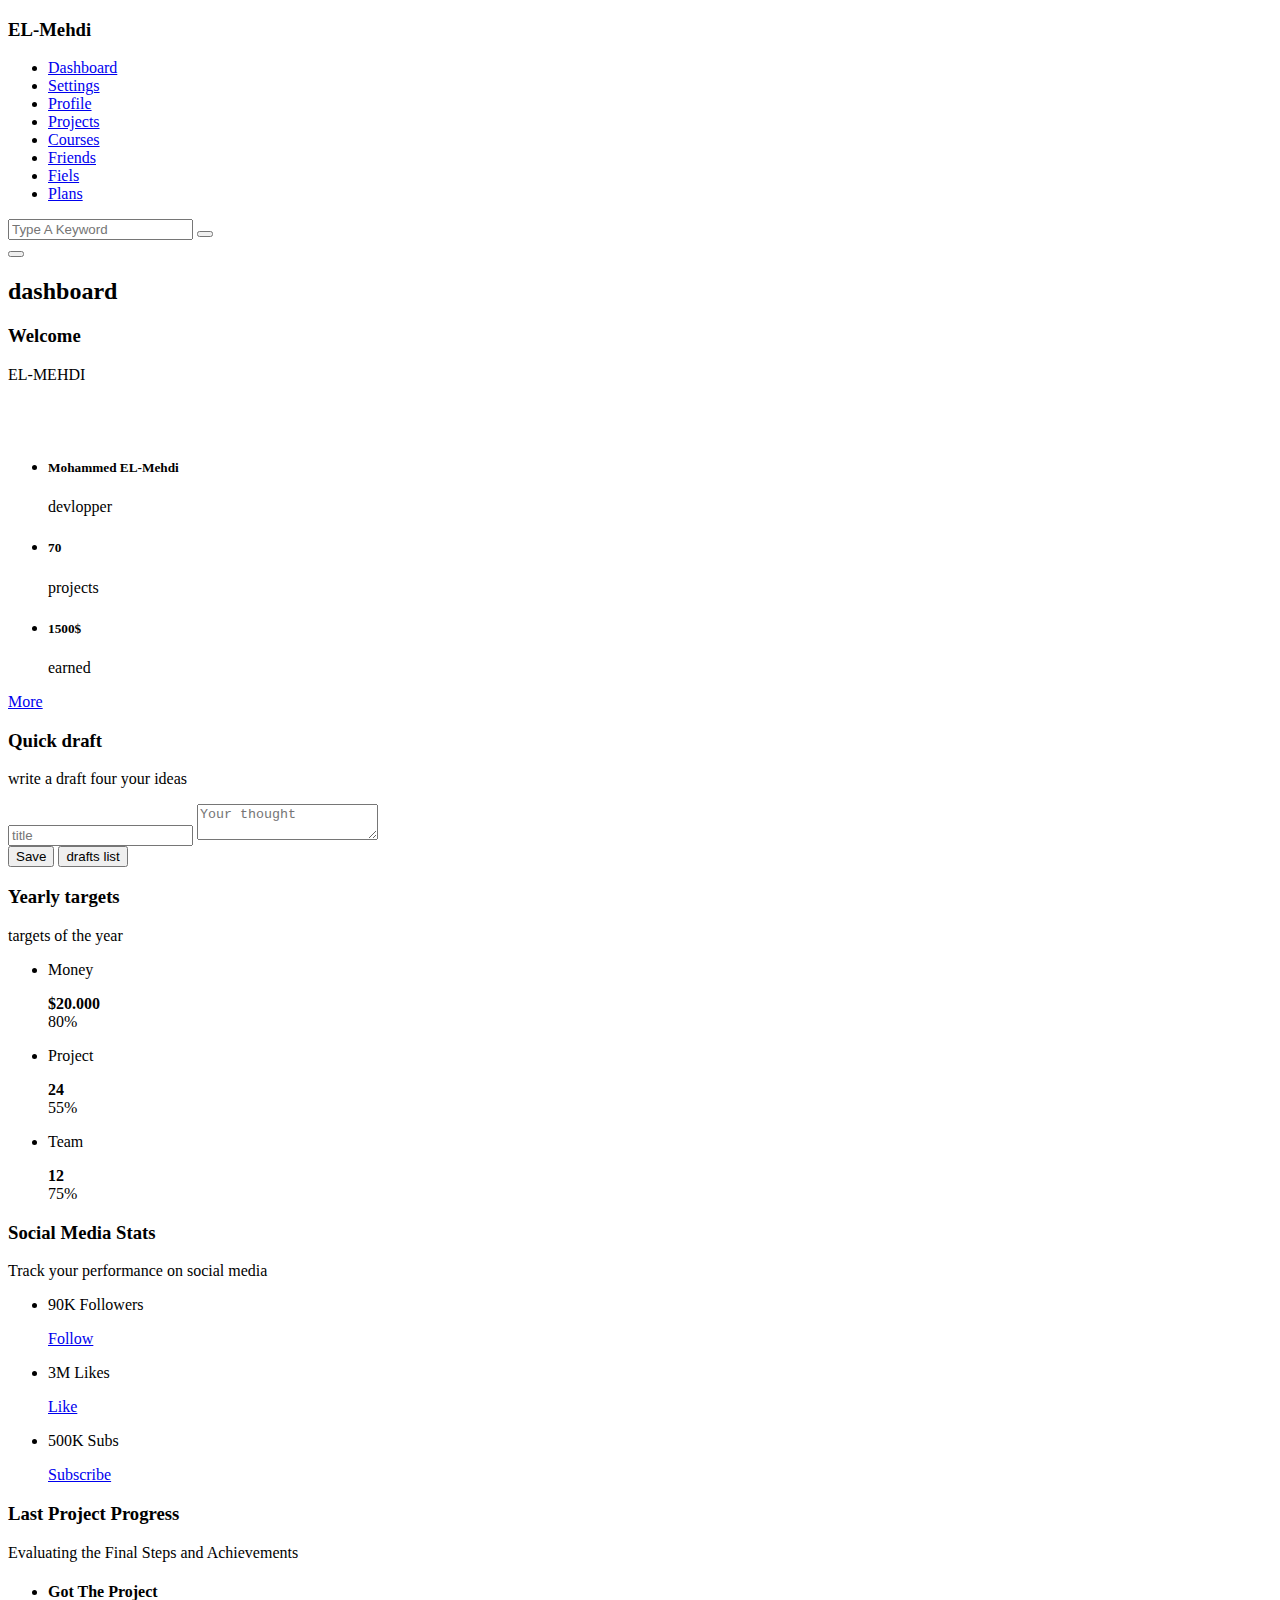
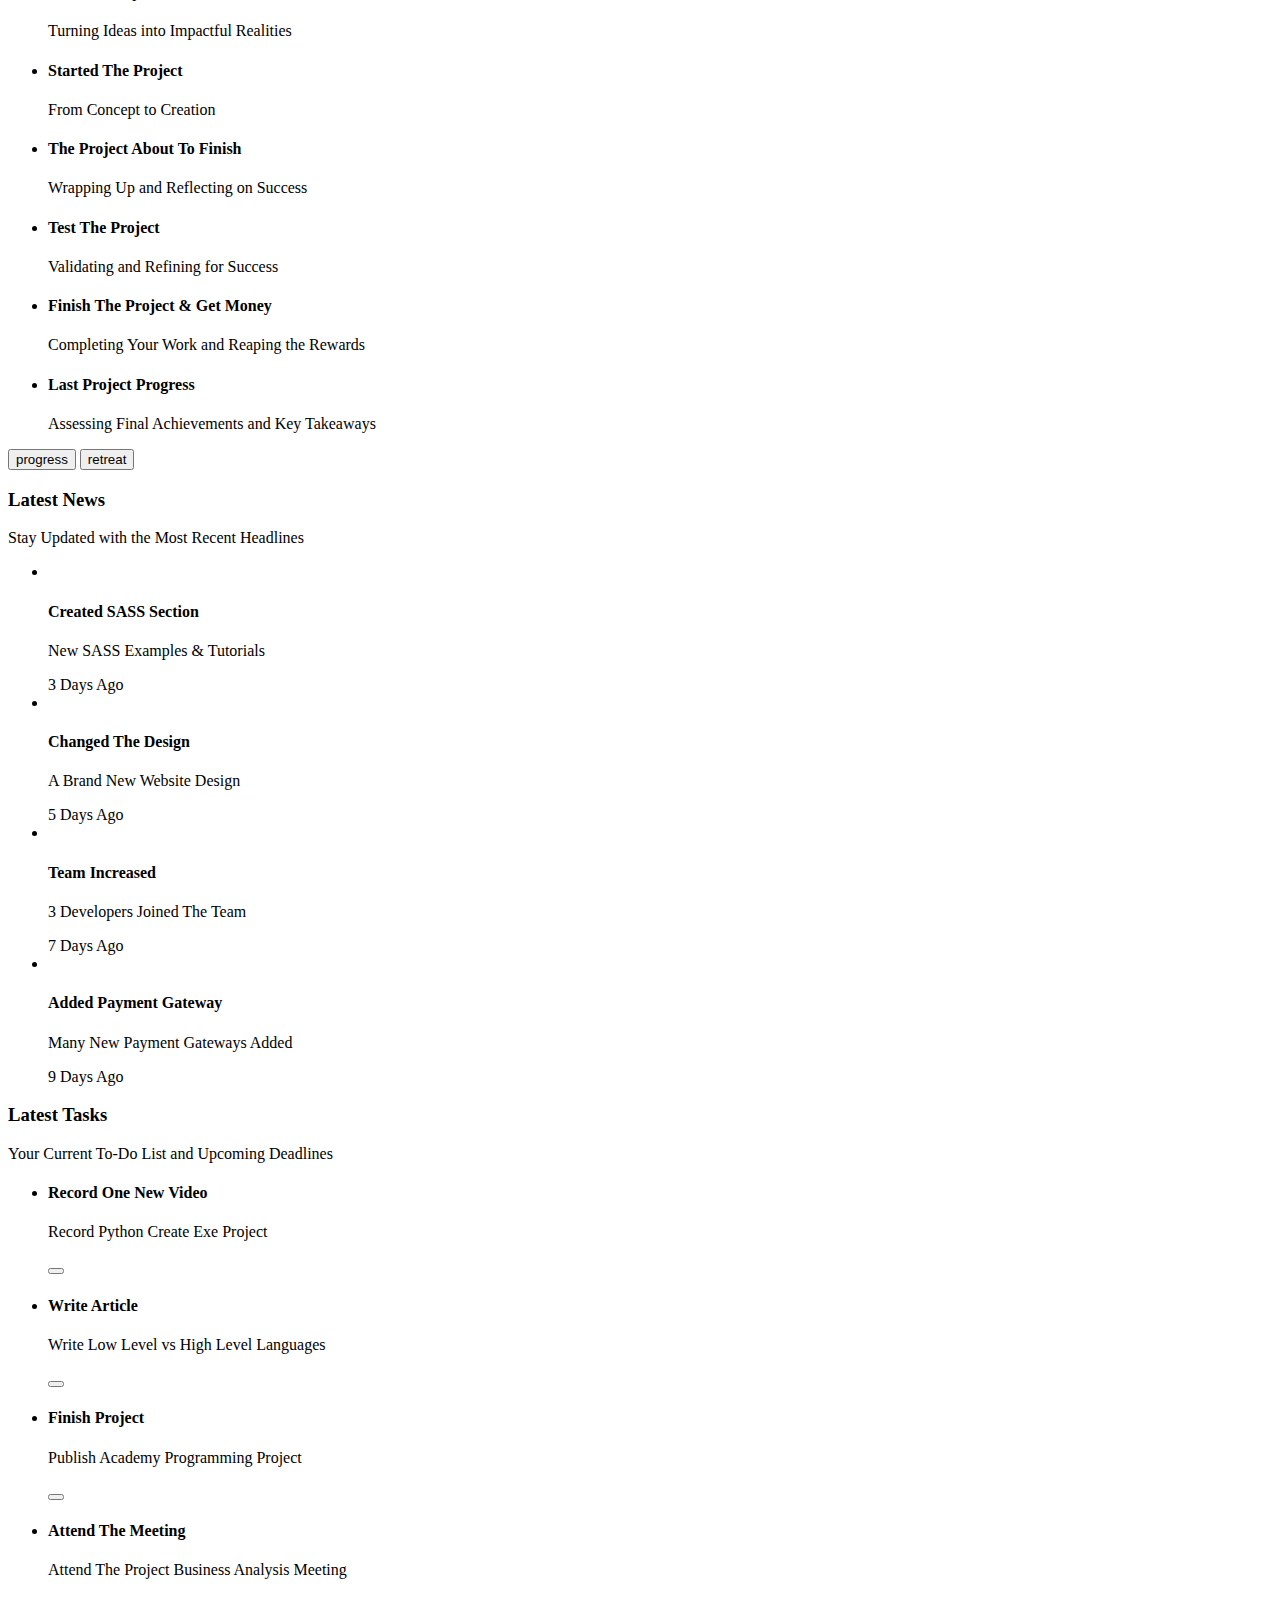
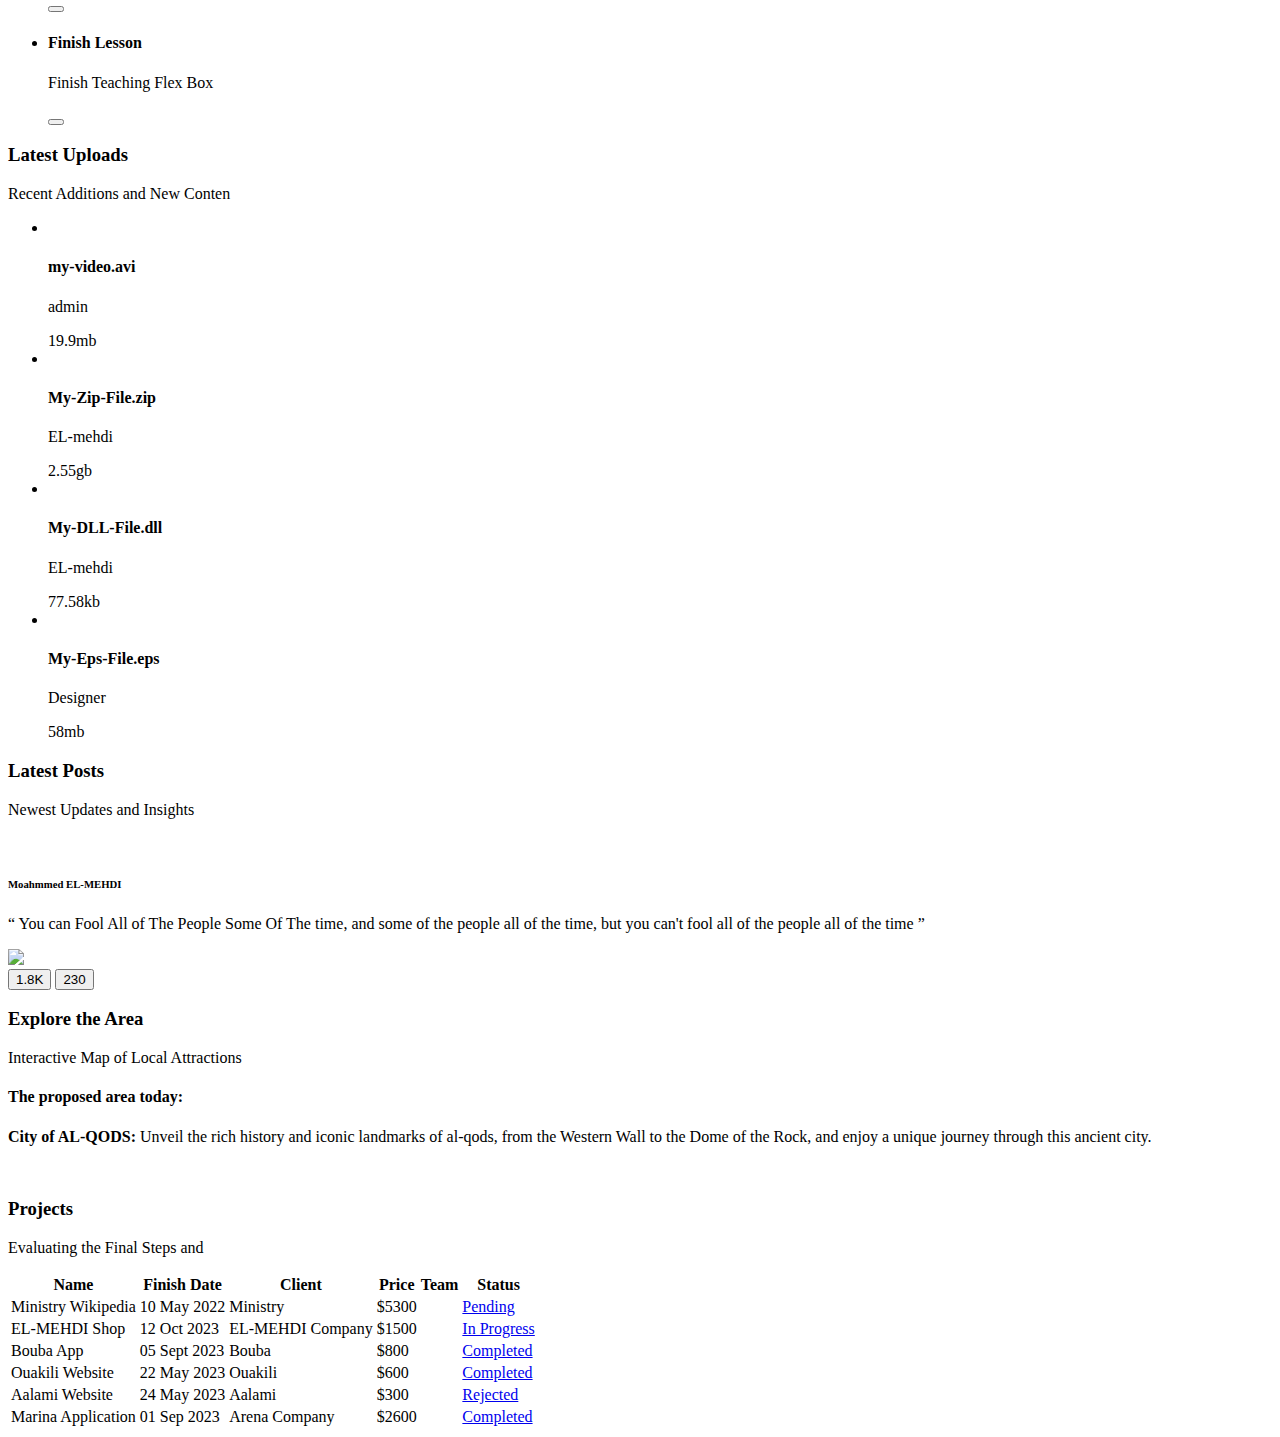
==== index.html @ cbf21392 "Update index.html" ====
<!DOCTYPE html>
<html lang="en">

<head>
    <meta charset="UTF-8" />
    <meta name="viewport" content="width=device-width, initial-scale=1.0" />
    <meta name="description" content="Practical application of HTML and CSS" />
    <meta name="keywords" content="Html, Css, web, web application, css expemple, programming, dashboard" />
    <meta name="author" content="Mohammed EL-MEHDI" />
    <base target="_self" />
    <title>EL-MEHDI | Dashboard</title>
    <link rel="shortcut icon" href="./images/fav-icon.webp" />
    <!-- Insert the normailze css file -->
    <link rel="stylesheet" href="./css/normalize.css" type="text/css" />
    <!-- Google fonts -->
    <link rel="preconnect" href="https://fonts.googleapis.com" />
    <link rel="preconnect" href="https://fonts.gstatic.com" crossorigin />
    <link href="https://fonts.googleapis.com/css2?family=Open+Sans:wght@300;500&#038;display=swap" rel="stylesheet" />
    <!-- Fontawesome -->
    <link rel="stylesheet" href="./css/fontawesome/css/all.min.css" type="text/css" />
    <!-- Insert the global Css file -->
    <link rel="stylesheet" href="./css/global-styles.css" type="text/css" />
    <!-- Insert the private Css file -->
    <link rel="stylesheet" href="./css/dashboard.css" type="text/css" />
</head>

<body>
    <div class="main-container">
        <!-- Start dealing with the aside -->
        <aside>
            <h3>EL-Mehdi</h3>
            <nav>
                <ul>
                    <li>
                        <a href="#" title="Dashboard" class="active">
                            <i class="fa-regular fa-chart-bar fa-fw"></i>
                            <span>Dashboard</span>
                        </a>
                    </li>
                    <li>
                        <a href="#" title="Settings">
                            <i class="fa-solid fa-gear fa-fw"></i>
                            <span>Settings</span>
                        </a>
                    </li>
                    <li>
                        <a href="#" title="Profile">
                            <i class="fa-regular fa-user fa-fw"></i>
                            <span>Profile</span>
                        </a>
                    </li>
                    <li>
                        <a href="#" title="Projects">
                            <i class="fa-solid fa-diagram-project fa-fw"></i>
                            <span>Projects</span>
                        </a>
                    </li>
                    <li>
                        <a href="#" title="Courses">
                            <i class="fa-solid fa-graduation-cap fa-fw"></i>
                            <span>Courses</span>
                        </a>
                    </li>
                    <li>
                        <a href="#" title="Friends">
                            <i class="fa-regular fa-circle-user fa-fw"></i>
                            <span>Friends</span>
                        </a>
                    </li>
                    <li>
                        <a href="#" title="Fiels">
                            <i class="fa-regular fa-file fa-fw"></i>
                            <span>Fiels</span>
                        </a>
                    </li>
                    <li>
                        <a href="#" title="Plans">
                            <i class="fa-regular fa-credit-card fa-fw"></i>
                            <span>Plans</span>
                        </a>
                    </li>
                </ul>
            </nav>
        </aside>
        <!-- Aside handle ends -->

        <!-- Start dealing with the main-section -->
        <section class="main-section">
            <header class="main-header">
                <form method="POST" action="./index.html">
                    <input type="search" name="query" placeholder="Type A Keyword" />
                    <button type="submit">
                        <i class="fa fa-search"></i>
                    </button>
                </form>
                <div class="user-icons">
                    <button class="notifications">
                        <i class="fa-regular fa-bell fa-lg"></i>
                    </button>
                    <a href="#">
                        <img src="./images/dashboard/avatar.webp" alt="" />
                    </a>
                </div>
            </header>
            <!-- Start dealing with the main-content section-->
            <div class="main-content">
                <h2 class="dynamique-heading">
                    dashboard
                </h2>
                <div class="cards dashboard-cards">
                    <!-- ordinary-cards start -->
                    <div class="ordinary-cards">
                        <div class="card welcome-card">
                            <div class="top">
                                <div class="left">
                                    <div class="card-title">
                                        <h3>Welcome</h3>
                                        <p>EL-MEHDI</p>
                                    </div>
                                    <a href="#">
                                        <img src="./images/dashboard/avatar.webp" alt="" />
                                    </a>
                                </div>
                                <div class="right">
                                    <img src="./images/dashboard/welcome.png" alt="" />
                                </div>
                            </div>
                            <div class="bottom">
                                <ul class="infos">
                                    <li>
                                        <h5>Mohammed EL-Mehdi</h5>
                                        <p>devlopper</p>
                                    </li>
                                    <li>
                                        <h5>70</h5>
                                        <p>projects</p>
                                    </li>
                                    <li>
                                        <h5>1500$</h5>
                                        <p>earned</p>
                                    </li>
                                </ul>
                                <a href="#" class="main-link">More</a>
                            </div>
                        </div>
                        <div class="card quick-draft">
                            <div class="card-title">
                                <h3>Quick draft</h3>
                                <p>write a draft four your ideas</p>
                            </div>
                            <form action="./index.html" method="POST">
                                <input type="text" name="title" placeholder="title" required />
                                <textarea name="description" placeholder="Your thought"></textarea>
                                <div class="buttons">
                                    <button type="submit" class="main-link">Save</button>
                                    <button type="button" class="main-link">drafts list</button>
                                </div>
                            </form>
                        </div>
                        <div class="card yearly-targets">
                            <div class="card-title">
                                <h3>Yearly targets</h3>
                                <p>targets of the year</p>
                            </div>
                            <ul class="targets">
                                <li class="target blue">
                                    <div class="icon">
                                        <i class="fa-solid fa-dollar-sign fa-lg c-blue"></i>
                                    </div>
                                    <div class="graph">
                                        <div class="text">
                                            <p>Money</p>
                                            <strong>$20.000</strong>
                                        </div>
                                        <div class="range">
                                            <span class="tape"></span>
                                            <span class="number">80%</span>
                                        </div>
                                    </div>
                                </li>
                                <li class="target orange">
                                    <div class="icon">
                                        <i class="fa-solid fa-code fa-lg c-orange"></i>
                                    </div>
                                    <div class="graph">
                                        <div class="text">
                                            <p>Project</p>
                                            <strong>24</strong>
                                        </div>
                                        <div class="range"></span>
                                            <span class="tape"></span>
                                            <span class="number">55%</span>
                                        </div>
                                    </div>
                                </li>
                                <li class="target green">
                                    <div class="icon">
                                        <i class="fa-solid fa-user fa-lg c-green"></i>
                                    </div>
                                    <div class="graph">
                                        <div class="text">
                                            <p>Team</p>
                                            <strong>12</strong>
                                        </div>
                                        <div class="range">
                                            <span class="tape"></span>
                                            <span class="number">75%</span>
                                        </div>
                                    </div>
                                </li>
                            </ul>
                        </div>
                        <div class="card social-media-stats">
                            <div class="card-title">
                                <h3>Social Media Stats</h3>
                                <p>Track your performance on social media</p>
                            </div>
                            <ul class="social-media">
                                <li class="twitter">
                                    <a href="https://wwww.twitter.com">
                                        <i class="fa-brands fa-twitter fa-2x"></i>
                                    </a>
                                    <div class="stats">
                                        <p>90K Followers</p>
                                        <a href="#" class="main-link">Follow</a>
                                    </div>
                                </li>
                                <li class="facebook">
                                    <a href="https://wwww.twitter.com">
                                        <i class="fa-brands fa-facebook fa-2x"></i>
                                    </a>
                                    <div class="stats">
                                        <p>3M Likes</p>
                                        <a href="#" class="main-link">Like</a>
                                    </div>
                                </li>
                                <li class="youtube">
                                    <a href="https://wwww.twitter.com">
                                        <i class="fa-brands fa-youtube fa-2x fa-2x"></i>
                                    </a>
                                    <div class="stats">
                                        <p>500K Subs</p>
                                        <a href="#" class="main-link">Subscribe</a>
                                    </div>
                                </li>
                            </ul>
                        </div>
                    </div>
                    <!-- ordinary-cards end -->

                    <!-- long-card start -->
                    <div class="card long-card">
                        <div class="card-title">
                            <h3>Last Project Progress</h3>
                            <p>Evaluating the Final Steps and Achievements</p>
                        </div>
                        <ul class="steps">
                            <li>
                                <span class="finished"></span>
                                <div class="text">
                                    <h4>Got The Project</h4>
                                    <p>Turning Ideas into Impactful Realities</p>
                                </div>
                            </li>
                            <li>
                                <span class="finished"></span>
                                <div class="text">
                                    <h4>Started The Project</h4>
                                    <p>From Concept to Creation</p>
                                </div>
                            </li>
                            <li>
                                <span class="finished"></span>
                                <div class="text">
                                    <h4>The Project About To Finish</h4>
                                    <p>Wrapping Up and Reflecting on Success</p>
                                </div>
                            </li>
                            <li>
                                <span class="finished"></span>
                                <div class="text">
                                    <h4>Test The Project</h4>
                                    <p>Validating and Refining for Success</p>
                                </div>
                            </li>
                            <li>
                                <span class="in"></span>
                                <div class="text">
                                    <h4>Finish The Project & Get Money</h4>
                                    <p>Completing Your Work and Reaping the Rewards</p>
                                </div>
                            </li>
                            <li>
                                <span class="next"></span>
                                <div class="text">
                                    <h4>Last Project Progress</h4>
                                    <p>Assessing Final Achievements and Key Takeaways</p>
                                </div>
                            </li>
                        </ul>
                        <div class="buttons">
                            <button class="main-link">
                                <span>progress</span>
                                <i class="fa-solid fa-person-walking"></i>
                            </button>
                            <button class="main-link">
                                <span>retreat</span>
                                <i class="fa-solid fa-rotate-left"></i>
                            </button>
                        </div>
                    </div>
                    <!-- long-card end -->
                </div>
                <div class="cards margin-b-10">
                    <div class="card dashboard-latest-news">
                        <div class="card-title">
                            <h3>Latest News</h3>
                            <p>Stay Updated with the Most Recent Headlines</p>
                        </div>
                        <ul class="news">
                            <li>
                                <div class="image">
                                    <img src="./images/dashboard/last-news-image1.png" alt="" />
                                </div>
                                <div class="text">
                                    <div class="description">
                                        <h4>Created SASS Section</h4>
                                        <p>New SASS Examples & Tutorials</p>
                                    </div>
                                    <span class="duration">3 Days Ago</span>
                                </div>
                            </li>
                            <li>
                                <div class="image">
                                    <img src="./images/dashboard/last-news-image2.png" alt="" />
                                </div>
                                <div class="text">
                                    <div class="description">
                                        <h4>Changed The Design</h4>
                                        <p>A Brand New Website Design</p>
                                    </div>
                                    <span class="duration">5 Days Ago</span>
                                </div>
                            </li>
                            <li>
                                <div class="image">
                                    <img src="./images/dashboard/last-news-image3.png" alt="" />
                                </div>
                                <div class="text">
                                    <div class="description">
                                        <h4>Team Increased</h4>
                                        <p>3 Developers Joined The Team</p>
                                    </div>
                                    <span class="duration">7 Days Ago</span>
                                </div>
                            </li>
                            <li>
                                <div class="image">
                                    <img src="./images/dashboard/last-news-image4.png" alt="" />
                                </div>
                                <div class="text">
                                    <div class="description">
                                        <h4>Added Payment Gateway</h4>
                                        <p>Many New Payment Gateways Added</p>
                                    </div>
                                    <span class="duration">9 Days Ago</span>
                                </div>
                            </li>
                        </ul>
                    </div>
                    <div class="card dashboard-latest-tasks">
                        <div class="card-title">
                            <h3>Latest Tasks</h3>
                            <p>Your Current To-Do List and Upcoming Deadlines</p>
                        </div>
                        <ul class="tasks">
                            <li>
                                <div class="text">
                                    <h4>Record One New Video</h4>
                                    <p>Record Python Create Exe Project</p>
                                </div>
                                <button class="icon" title="delete">
                                    <i class="fa-regular fa-trash-can"></i>
                                </button>
                            </li>
                            <li>
                                <div class="text">
                                    <h4>Write Article</h4>
                                    <p>Write Low Level vs High Level Languages</p>
                                </div>
                                <button class="icon" title="delete">
                                    <i class="fa-regular fa-trash-can"></i>
                                </button>
                            </li>
                            <li>
                                <div class="text">
                                    <h4>Finish Project</h4>
                                    <p>Publish Academy Programming Project</p>
                                </div>
                                <button class="icon" title="delete">
                                    <i class="fa-regular fa-trash-can"></i>
                                </button>
                            </li>
                            <li class="line-through">
                                <div class="text">
                                    <h4>Attend The Meeting</h4>
                                    <p>Attend The Project Business Analysis Meeting</p>
                                </div>
                                <button class="icon" title="delete">
                                    <i class="fa-regular fa-trash-can"></i>
                                </button>
                            </li>
                            <li>
                                <div class="text">
                                    <h4>Finish Lesson</h4>
                                    <p>Finish Teaching Flex Box</p>
                                </div>
                                <button class="icon" title="delete">
                                    <i class="fa-regular fa-trash-can"></i>
                                </button>
                            </li>
                        </ul>
                    </div>
                    <div class="card dashboard-latest-uploads">
                        <div class="card-title">
                            <h3>Latest Uploads</h3>
                            <p>Recent Additions and New Conten</p>
                        </div>
                        <ul class="uploads">
                            <li>
                                <div>
                                    <img src="./images/dashboard/latest-uploads-avi.svg" alt="" />
                                    <div class="text">
                                        <h4>my-video.avi</h4>
                                        <p>admin</p>
                                    </div>
                                </div>
                                <span>19.9mb</span>
                            </li>
                            <li>
                                <div>
                                    <img src="./images/dashboard/latest-uploads-zip.svg" alt="" />
                                    <div class="text">
                                        <h4>My-Zip-File.zip</h4>
                                        <p>EL-mehdi</p>
                                    </div>
                                </div>
                                <span>2.55gb</span>
                            </li>
                            <li>
                                <div>
                                    <img src="./images/dashboard/latest-uploads-dll.svg" alt="" />
                                    <div class="text">
                                        <h4>My-DLL-File.dll</h4>
                                        <p>EL-mehdi</p>
                                    </div>
                                </div>
                                <span>77.58kb</span>
                            </li>
                            <li>
                                <div>
                                    <img src="./images/dashboard/latest-uploads-eps.svg" alt="" />
                                    <div class="text">
                                        <h4>My-Eps-File.eps</h4>
                                        <p>Designer</p>
                                    </div>
                                </div>
                                <span>58mb</span>
                            </li>
                        </ul>
                    </div>
                    <div class="card dashboard-post-card">
                        <div class="card-title">
                            <h3>Latest Posts</h3>
                            <p>Newest Updates and Insights</p>
                        </div>
                        <div class="post">
                            <div class="header">
                                <div class="user">
                                    <img src="images/fav-icon.webp" alt="" />
                                    <h6>Moahmmed EL-MEHDI</h6>
                                </div>
                                <p class="text">
                                    <q>
                                        You can Fool All of The People Some Of The time, and some of the people all of
                                        the
                                        time,
                                        but you can't fool all of the people all of the time
                                    </q>
                                </p>
                            </div>
                            <div class="image">
                                <img src="./images/dashboard/post.jfif" />
                            </div>
                            <div class="statistques">
                                <button>
                                    <i class="fa-regular fa-heart"></i>
                                    <span>1.8K</span>
                                </button>
                                <button>
                                    <i class="fa-regular fa-comments"></i>
                                    <span>230</span>
                                </button>
                            </div>
                        </div>
                    </div>
                    <div class="card dashboard-map-card">
                        <div class="card-title">
                            <h3>Explore the Area</h3>
                            <p>Interactive Map of Local Attractions</p>
                        </div>
                        <div class="content">
                            <div class="recomandation">
                                <h4>The proposed area today: </h4>
                                <p>
                                    <strong>City of AL-QODS: </strong>
                                    Unveil the rich history and iconic landmarks of al-qods, from the Western Wall to
                                    the Dome of the Rock, and enjoy a
                                    unique journey through this ancient city.
                                </p>
                            </div>
                            <div class="map">
                                <img src="./images/dashboard/map.png" alt="" />
                            </div>
                        </div>
                    </div>
                </div>
                <div class="cards">
                    <div class="card full-width">
                        <div class="card-title">
                            <h3>Projects</h3>
                            <p>Evaluating the Final Steps and
                            </p>
                        </div>
                        <div class="table-container">
                            <table>
                                <thead>
                                    <tr>
                                        <th>Name</th>
                                        <th>Finish Date</th>
                                        <th>Client</th>
                                        <th>Price</th>
                                        <th>Team</th>
                                        <th>Status</th>
                                    </tr>
                                </thead>
                                <tbody>
                                    <tr>
                                        <td>Ministry Wikipedia</td>
                                        <td>10 May 2022</td>
                                        <td>Ministry</td>
                                        <td>$5300</td>
                                        <td>
                                            <div class="images">
                                                <img src="images/dashboard/team-member-01.png" alt="" />
                                                <img src="images/dashboard/team-member-02.png" alt="" />
                                                <img src="images/dashboard/team-member-03.png" alt="" />
                                                <img src="images/dashboard/team-member-04.png" alt="" />
                                            </div>
                                        </td>
                                        <td>
                                            <a href="#" class="main-link pending">Pending</a>
                                        </td>
                                    </tr>
                                    <tr>
                                        <td>EL-MEHDI Shop</td>
                                        <td>12 Oct 2023</td>
                                        <td>EL-MEHDI Company</td>
                                        <td>$1500</td>
                                        <td>
                                            <div class="images">
                                                <img src="images/dashboard/team-member-01.png" alt="" />
                                                <img src="images/dashboard/team-member-02.png" alt="" />
                                                <img src="images/dashboard/team-member-03.png" alt="" />
                                            </div>
                                        </td>
                                        <td>
                                            <a href="#" class="main-link in-progress">In Progress</a>
                                        </td>
                                    </tr>
                                    <tr>
                                        <td>Bouba App</td>
                                        <td>05 Sept 2023</td>
                                        <td>Bouba</td>
                                        <td>$800</td>
                                        <td>
                                            <div class="images">
                                                <img src="images/dashboard/team-member-01.png" alt="" />
                                                <img src="images/dashboard/team-member-02.png" alt="" />
                                            </div>
                                        </td>
                                        <td>
                                            <a href="#" class="main-link completed">Completed</a>
                                        </td>
                                    </tr>
                                    <tr>
                                        <td>Ouakili Website</td>
                                        <td>22 May 2023</td>
                                        <td>Ouakili</td>
                                        <td>$600</td>
                                        <td>
                                            <div class="images">
                                                <img src="images/dashboard/team-member-01.png" alt="" />
                                                <img src="images/dashboard/team-member-02.png" alt="" />
                                            </div>
                                        </td>
                                        <td>
                                            <a href="#" class="main-link completed">Completed</a>
                                        </td>
                                    </tr>
                                    <tr>
                                        <td>Aalami Website</td>
                                        <td>24 May 2023</td>
                                        <td>Aalami</td>
                                        <td>$300</td>
                                        <td>
                                            <div class="images">
                                                <img src="images/dashboard/team-member-01.png" alt="" />
                                                <img src="images/dashboard/team-member-02.png" alt="" />
                                            </div>
                                        </td>
                                        <td>
                                            <a href="#" class="main-link rejected">Rejected</a>
                                        </td>
                                    </tr>
                                    <tr>
                                        <td>Marina Application</td>
                                        <td>01 Sep 2023</td>
                                        <td>Arena Company</td>
                                        <td>$2600</td>
                                        <td>
                                            <div class="images">
                                                <img src="images/dashboard/team-member-01.png" alt="" />
                                                <img src="images/dashboard/team-member-02.png" alt="" />
                                                <img src="images/dashboard/team-member-03.png" alt="" />
                                                <img src="images/dashboard/team-member-04.png" alt="" />
                                            </div>
                                        </td>
                                        <td>
                                            <a href="#" class="main-link completed">Completed</a>
                                        </td>
                                    </tr>
                                </tbody>
                            </table>
                        </div>
                    </div>
                </div>
            </div>
            <!-- main-content handle ends -->
        </section>
        <!-- main-section handle ends -->

    </div>
</body>

</html>
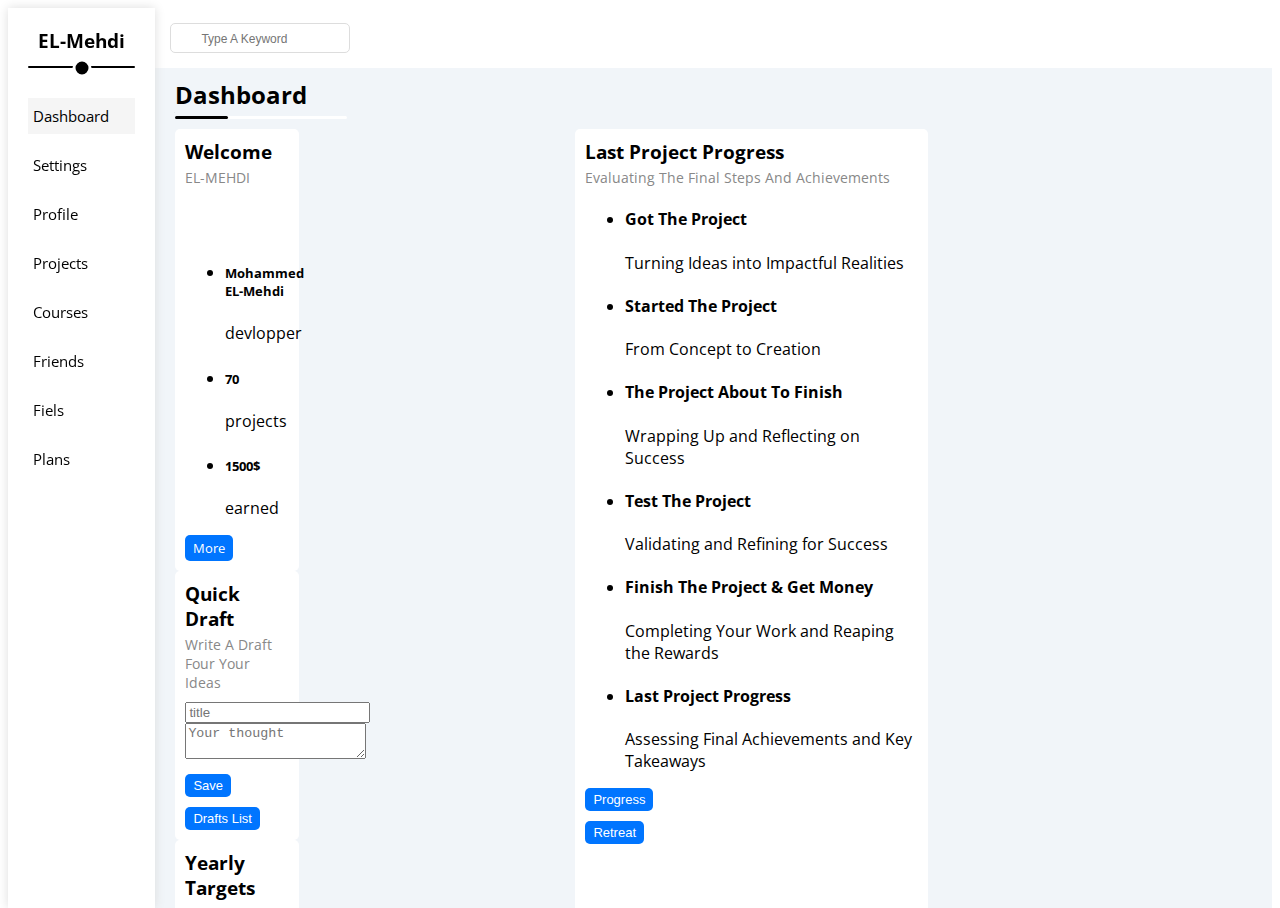
==== commit ca4d814b: "Design and implement the settings page functionality" ====
--- a/index.html
+++ b/index.html
@@ -3,7 +3,7 @@
 
 <head>
     <meta charset="UTF-8" />
-    <meta name="viewport" content="width=device-width, initial-scale=1.0" />
+    <meta name="viewport" content="width=device-width, initial-scale=1.0">
     <meta name="description" content="Practical application of HTML and CSS" />
     <meta name="keywords" content="Html, Css, web, web application, css expemple, programming, dashboard" />
     <meta name="author" content="Mohammed EL-MEHDI" />
@@ -13,8 +13,6 @@
     <!-- Insert the normailze css file -->
     <link rel="stylesheet" href="./css/normalize.css" type="text/css" />
     <!-- Google fonts -->
-    <link rel="preconnect" href="https://fonts.googleapis.com" />
-    <link rel="preconnect" href="https://fonts.gstatic.com" crossorigin />
     <link href="https://fonts.googleapis.com/css2?family=Open+Sans:wght@300;500&#038;display=swap" rel="stylesheet" />
     <!-- Fontawesome -->
     <link rel="stylesheet" href="./css/fontawesome/css/all.min.css" type="text/css" />
@@ -32,13 +30,13 @@
             <nav>
                 <ul>
                     <li>
-                        <a href="#" title="Dashboard" class="active">
+                        <a href="index.html" title="Dashboard" class="active">
                             <i class="fa-regular fa-chart-bar fa-fw"></i>
                             <span>Dashboard</span>
                         </a>
                     </li>
                     <li>
-                        <a href="#" title="Settings">
+                        <a href="settings.html" title="Settings">
                             <i class="fa-solid fa-gear fa-fw"></i>
                             <span>Settings</span>
                         </a>
@@ -653,4 +651,4 @@
     </div>
 </body>
 
-</html>
+</html>--- a/css/global-styles.css
+++ b/css/global-styles.css
@@ -0,0 +1,420 @@
+* {
+    box-sizing: border-box;
+}
+
+html {
+    height: 100vh;
+}
+
+body {
+    height: 100%;
+    font-family: "Open Sans", sans-serif;
+}
+
+:root {
+    --main-border-radius: 5px;
+    --main-transition: 0.4s;
+    --link-bg: #0075ff;
+}
+
+.main-container {
+    height: 100%;
+    display: flex;
+    flex-wrap: wrap;
+}
+
+.main-container .main-link {
+    display: block;
+    width: fit-content;
+    font-size: 13px;
+    color: white;
+    background-color: var(--link-bg);
+    text-decoration: none;
+    text-transform: capitalize;
+    margin-top: 10px;
+    padding: 4px 8px;
+    border: none;
+    outline: none;
+    border-radius: var(--main-border-radius);
+}
+
+.main-container .margin-b-10 {
+    margin-bottom: 10px;
+}
+
+/* Start dealing with aside and navigation styles */
+.main-container>aside{
+    height: 100%;
+    width: 147.39px;
+    padding: 20px;
+    background-color: white;
+    box-shadow: 0 0 10px #ddd;
+    z-index: 2;
+    overflow: auto;
+}
+
+@media(max-width: 767px) {
+    .main-container>aside{
+        width: fit-content;
+        padding: 10px 5px;
+    }
+}
+
+.main-container>aside h3 {
+    width: fit-content;
+    margin: 0 auto 30px;
+    padding-bottom: 15px;
+    position: relative;
+}
+
+@media(max-width: 767px) {
+    .main-container>aside h3 {
+        display: none;
+    }
+}
+
+.main-container>aside h3::before {
+    content: "";
+    width: calc(100% + 20px);
+    height: 2px;
+    background-color: black;
+    border-radius: 2px;
+    position: absolute;
+    bottom: 0;
+    left: -10px;
+}
+
+.main-container>aside h3::after {
+    content: "";
+    width: 13px;
+    height: 13px;
+    background-color: black;
+    border: 3px solid white;
+    border-radius: 50%;
+    position: absolute;
+    bottom: 0;
+    right: 50%;
+    transform: translate(50%, 50%);
+}
+
+@media(max-width: 767px) {
+    .main-container>aside h3::before,
+    .main-container>aside h3::after {
+        display: none;
+    }
+}
+
+.main-container>aside nav ul {
+    padding: 0;
+    list-style: none;
+}
+
+.main-container>aside nav ul li:not(:last-of-type) {
+    margin-bottom: 13px;
+}
+
+@media (max-width: 767px) {
+    .main-container>aside nav ul {
+        margin: 0;
+    }
+    .main-container>aside nav ul li:not(:last-of-type) {
+        margin-bottom: 8px;
+    }
+}
+
+.main-container>aside nav ul li a {
+    display: block;
+    font-size: 15px;
+    padding: 8px 5px;
+    text-decoration: none;
+    color: black;
+    border-radius: var(--main-border-radius);
+    position: relative;
+    z-index: 1;
+}
+
+@media(max-width: 767px) {
+.main-container>aside nav ul li a {
+    width: fit-content;
+    margin-left: auto;
+    margin-right: auto;
+    padding: 5px 10px;
+}
+}
+
+.main-container>aside nav ul li a::before {
+    content: "";
+    width: 0;
+    height: 100%;
+    background-color: #f5f5f5;
+    position: absolute;
+    top: 0;
+    left: 0;
+    z-index: -1;
+    transition: var(--main-transition);
+}
+
+.main-container>aside nav ul li a:hover::before,
+.main-container>aside nav ul li a.active::before {
+    width: 100%;
+}
+
+.main-container>aside nav ul li a i {
+    font-size: 12px;
+}
+
+@media(max-width:767px) {
+    .main-container>aside nav ul li a i {
+        font-size: 15px;
+    }
+
+    .main-container>aside nav ul li a span {
+        display: none;
+    }
+}
+/* Finish dealing with aside and navigation styles */
+
+
+/* Start dealing with the main-section styles */
+.main-container>.main-section {
+    width: calc(100% - 147.39px);
+    height: 100%;
+    overflow-x: auto;
+}
+
+@media(max-width: 767px) {
+    .main-container>.main-section {
+        flex: 1;
+    }
+}
+
+.main-container>.main-section>.main-header {
+    display: grid;
+    grid-template-columns: 1fr auto;
+    padding: 15px;
+    background-color: white;
+    overflow-x: auto;
+}
+
+@media(max-width: 1099px) {
+    .main-container>.main-section>.main-header {
+        padding: 10px;
+    }
+}
+
+.main-container>.main-section>.main-header form {
+    position: relative;
+}
+
+.main-container>.main-section>.main-header form input {
+    display: block;
+    font-size: 14px;
+    width: 180px;
+    padding: 6px 6px 6px 30px;
+    color: #888;
+    border: 1px solid #ddd;
+    outline: 0;
+    border-radius: var(--main-border-radius);
+    transition: width var(--main-transition);
+}
+
+.main-container>.main-section>.main-header form input:focus {
+    width: 210px;
+}
+
+.main-container>.main-section>.main-header form input::placeholder {
+    font-size: 12px;
+}
+
+.main-container>.main-section>.main-header form input:focus::placeholder {
+    appearance: none;
+}
+
+.main-container>.main-section>.main-header form button {
+    font-size: 14px;
+    padding: 0;
+    background-color: transparent;
+    color: #888;
+    border: none;
+    outline: none;
+    position: absolute;
+    top: 50%;
+    left: 7.5px;
+    transform: translateY(-50%);
+    cursor: pointer;
+}
+
+.main-container>.main-section>.main-header .user-icons {
+    width: fit-content;
+    text-align: right;
+    display: flex;
+    align-items: center;
+    column-gap: 10px;
+}
+
+@media(max-width: 767px) {
+    .main-container>.main-section>.main-header .user-icons {
+        column-gap: 5px;
+    }
+}
+
+.main-container>.main-section>.main-header .user-icons button {
+    font-size: 17px;
+    border: none;
+    outline: none;
+    background-color: transparent;
+    cursor: pointer;
+}
+
+.main-container>.main-section>.main-header .user-icons img {
+    width: 26px;
+}
+/* Finish dealing with the main-section styles */
+
+
+/* Start dealing with the main-content styles */
+.main-container>.main-section>.main-content {
+    height: calc(100% - 60.09px);
+    padding: 10px 20px;
+    background-color: #f1f5f9;
+    overflow: auto;
+}
+
+@media(max-width: 1099px) {
+    .main-container>.main-section>.main-content {
+        padding-left: 10px;
+        padding-right: 10px;
+    }
+}
+
+@media(max-width: 767px) {
+    .main-container>.main-section>.main-content {
+        height: calc(100% - 50.09px);
+    }
+}
+
+.main-container>.main-section>.main-content h2.dynamique-heading {
+    width: fit-content;
+    margin: 0;
+    padding-bottom: 8px;
+    margin-bottom: 10px;
+    text-transform: capitalize;
+    position: relative;
+}
+
+.main-container>.main-section>.main-content h2.dynamique-heading::before,
+.main-container>.main-section>.main-content h2.dynamique-heading::after {
+    content: "";
+    height: 3px;
+    border-radius: var(--main-border-radius);
+    position: absolute;
+    bottom: 0;
+    left: 0;
+}
+
+.main-container>.main-section>.main-content h2.dynamique-heading::before {
+    width: calc(100% + 40px);
+    background-color: white;
+}
+
+.main-container>.main-section>.main-content h2.dynamique-heading::after {
+    width: 40%;
+    background-color: black;
+}
+
+.main-container>.main-section>.main-content .cards {
+    display: flex;
+    flex-wrap: wrap;
+    gap: 10px;
+}
+
+.main-container>.main-section>.main-content .cards .card  {
+    width: calc((100% - 20px) / 3);
+    background-color: white;
+    padding: 10px;
+    border-radius: var(--main-border-radius);
+}
+
+@media(max-width: 1099px) {
+    .main-container>.main-section>.main-content .cards .card {
+        width: calc((100% - 10px) / 2);
+    }
+}
+
+@media(max-width: 767px) {
+    .main-container>.main-section>.main-content .cards .card {
+        width: 100%;
+    }
+}
+
+.main-container>.main-section>.main-content .cards .card.full-width {
+    width: 100%;
+}
+
+.main-container>.main-section>.main-content .cards .card .card-title h3,
+.main-container>.main-section>.main-content .cards .card .card-title p {
+    margin: 0;
+    text-transform: capitalize;
+}
+
+.main-container>.main-section>.main-content .cards .card .card-title p {
+    font-size: 14px;
+    margin-top: 4px;
+    color: #888;
+    margin-bottom: 8px;
+}
+
+.main-container>.main-section>.main-content .table-container {
+    overflow-x: auto;
+}
+
+.main-container>.main-section>.main-content .table-container table {
+    width: 100%;
+    min-width: 1000px;
+    border-spacing: 0;
+}
+
+.main-container>.main-section>.main-content .table-container table th {
+    font-size: 14px;
+    padding: 15px 8px;
+    text-align: left;
+    background-color: #eee;
+}
+
+.main-container>.main-section>.main-content .table-container table td {
+    font-size: 14px;
+    padding: 17px 8px;
+    border-bottom: 1px solid #eee;
+    border-left: 1px solid #eee;
+}
+
+.main-container>.main-section>.main-content .table-container table td:last-of-type {
+    border-right: 1px solid #eee;
+} 
+
+.main-container>.main-section>.main-content .table-container table td .images img {
+    width: 25px;
+    height: 25px;
+    border-radius: 50%;
+}
+
+.main-container>.main-section>.main-content .table-container table td .images img:not(:first-of-type) {
+    margin-left: -15px;
+}
+
+.main-container>.main-section>.main-content .table-container table td>a.main-link {
+    font-size: 12px;
+}
+
+.main-container>.main-section>.main-content .table-container table td>a.main-link.pending {
+    background-color: #f59e0b;
+}
+
+.main-container>.main-section>.main-content .table-container table td>a.main-link.completed{
+    background-color: #22c55e;
+}
+
+.main-container>.main-section>.main-content .table-container table td>a.main-link.rjected {
+    background-color: #f44336;
+}
+/* Finish dealing with the main-content styles */
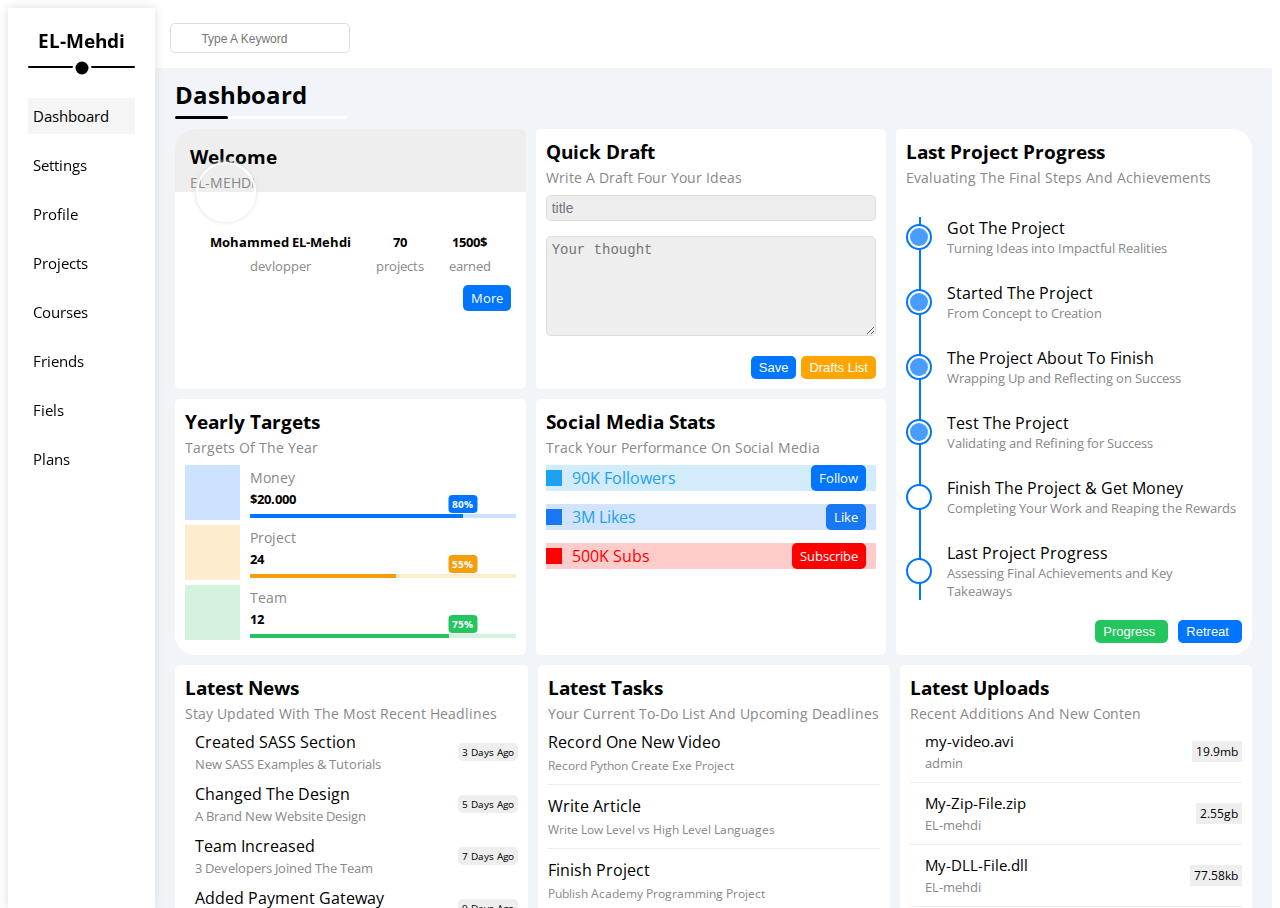
==== commit 46501be3: "Upload settings page files" ====
--- a/index.html
+++ b/index.html
@@ -42,7 +42,7 @@
                         </a>
                     </li>
                     <li>
-                        <a href="#" title="Profile">
+                        <a href="profile.html" title="Profile">
                             <i class="fa-regular fa-user fa-fw"></i>
                             <span>Profile</span>
                         </a>
@@ -95,7 +95,7 @@
                     <button class="notifications">
                         <i class="fa-regular fa-bell fa-lg"></i>
                     </button>
-                    <a href="#">
+                    <a href="profile.html">
                         <img src="./images/dashboard/avatar.webp" alt="" />
                     </a>
                 </div>
@@ -115,7 +115,7 @@
                                         <h3>Welcome</h3>
                                         <p>EL-MEHDI</p>
                                     </div>
-                                    <a href="#">
+                                    <a href="profile.html">
                                         <img src="./images/dashboard/avatar.webp" alt="" />
                                     </a>
                                 </div>
--- a/css/global-styles.css
+++ b/css/global-styles.css
@@ -417,4 +417,50 @@
 .main-container>.main-section>.main-content .table-container table td>a.main-link.rjected {
     background-color: #f44336;
 }
+
+.main-container>.main-section>.main-content .checkbox-input {
+    display: block;
+    min-width: 70px;
+    height: 30px;
+    border-radius: 50px;
+    background-color: #ccc;
+    cursor: pointer;
+    position: relative;
+    transition: 0.5s;
+}
+
+.main-container>.main-section>.main-content .checkbox-input:has(input:checked) {
+    background-color: rgb(0, 119, 255);
+}
+
+.main-container>.main-section>.main-content .checkbox-input::after {
+    content: "";
+    width: 26px;
+    height: 26px;
+    background-color: white;
+    border-radius: 50%;
+    position: absolute;
+    top: 2px;
+    left: 2px;
+    z-index: 1;
+    transition: 0.5s;
+}
+
+.main-container>.main-section>.main-content .checkbox-input:has(input:checked)::after {
+    left: 42px;
+}
+
+.main-container>.main-section>.main-content .checkbox-input input {
+    display: none;
+}
+
+.main-container>.main-section>.main-content .checkbox-input label {
+    display: block;
+    width: 100%;
+    height: 100%;
+    border-radius: 50px;
+    position: relative;
+    z-index: 2;
+    cursor: pointer;
+}
 /* Finish dealing with the main-content styles */
--- a/css/dashboard.css
+++ b/css/dashboard.css
@@ -0,0 +1,842 @@
+/* Start dealing with the main-content section */
+.main-container>.main-section>.main-content .dashboard-cards {
+    display: flex;
+    flex-wrap: wrap;
+    gap: 10px;
+    margin-bottom: 10px;
+}
+
+.main-container>.main-section>.main-content .dashboard-cards .ordinary-cards {
+    width: 66%;
+    display: flex;
+    flex-wrap: wrap;
+    gap: 10px;
+}
+
+@media(max-width: 1099px) {
+    .main-container>.main-section>.main-content .dashboard-cards .ordinary-cards {
+        width: 100%;
+    }
+}
+
+.main-container>.main-section>.main-content .dashboard-cards .ordinary-cards .card {
+    width: calc((100% - 10px) / 2);
+}
+
+@media(max-width: 767px) {
+    .main-container>.main-section>.main-content .dashboard-cards .ordinary-cards .card {
+        width: 100%;
+    }
+}
+
+/*==> welcome-card start*/
+.main-container>.main-section>.main-content .dashboard-cards .ordinary-cards .welcome-card {
+    padding: 0;
+    border-top-left-radius: 20px;
+}
+
+.main-container>.main-section>.main-content .dashboard-cards .ordinary-cards .welcome-card .top {
+    background-color: #eeeeee;
+    display: flex;
+    justify-content: space-between;
+    border-top-left-radius: var(--main-border-radius);
+    border-top-right-radius: var(--main-border-radius);
+    border-top-left-radius: 20px;
+}
+
+@media(max-width: 767px) {
+
+    .main-container>.main-section>.main-content .dashboard-cards .ordinary-cards .welcome-card,
+    .main-container>.main-section>.main-content .dashboard-cards .ordinary-cards .welcome-card .top {
+        border-top-right-radius: 20px;
+    }
+}
+
+.main-container>.main-section>.main-content .dashboard-cards .ordinary-cards .welcome-card .top .left {
+    position: relative;
+    padding-top: 15px;
+    padding-left: 15px;
+}
+
+@media(max-width: 420px) {
+    .main-container>.main-section>.main-content .dashboard-cards .ordinary-cards .welcome-card .top .left {
+        width: 100%;
+        text-align: center;
+        padding-bottom: 38px;
+    }
+}
+
+.main-container>.main-section>.main-content .dashboard-cards .ordinary-cards .welcome-card .top .left h3,
+.main-container>.main-section>.main-content .dashboard-cards .ordinary-cards .welcome-card .top .left p {
+    margin: 0;
+}
+
+.main-container>.main-section>.main-content .dashboard-cards .ordinary-cards .welcome-card .top .left p {
+    font-size: 14px;
+    margin-top: 4px;
+}
+
+.main-container>.main-section>.main-content .dashboard-cards .ordinary-cards .welcome-card .top .left a {
+    display: block;
+    width: 60px;
+    height: 60px;
+    text-align: center;
+    border: 2px solid white;
+    box-shadow: 0 0 5px #ddd;
+    border-radius: 50%;
+    position: absolute;
+    bottom: 0;
+    left: 50%;
+    transform: translate(-50%, 50%);
+}
+
+.main-container>.main-section>.main-content .dashboard-cards .ordinary-cards .welcome-card .top .left a img {
+    width: 56px;
+    width: 56px;
+    border-radius: 50%;
+}
+
+.main-container>.main-section>.main-content .dashboard-cards .ordinary-cards .welcome-card .top .right {
+    padding: 15px 15px 15px 0;
+}
+
+@media(max-width: 420px) {
+    .main-container>.main-section>.main-content .dashboard-cards .ordinary-cards .welcome-card .top .right {
+        display: none;
+    }
+}
+
+.main-container>.main-section>.main-content .dashboard-cards .ordinary-cards .welcome-card .top .right img {
+    max-width: 170px;
+}
+
+@media(max-width: 1050px) {
+    .main-container>.main-section>.main-content .dashboard-cards .ordinary-cards .welcome-card .top .right img {
+        width: 130px;
+    }
+}
+
+.main-container>.main-section>.main-content .dashboard-cards .ordinary-cards .welcome-card .bottom {
+    padding: 25px 15px 5px;
+}
+
+.main-container>.main-section>.main-content .dashboard-cards .ordinary-cards .welcome-card .bottom ul {
+    padding: 0;
+    margin-bottom: 4px;
+    list-style: none;
+    display: flex;
+    justify-content: space-evenly;
+    align-items: center;
+    flex-wrap: wrap;
+    gap: 5px;
+}
+
+.main-container>.main-section>.main-content .dashboard-cards .ordinary-cards .welcome-card .bottom ul li {
+    text-align: center;
+}
+
+.main-container>.main-section>.main-content .dashboard-cards .ordinary-cards .welcome-card .bottom ul li h5,
+.main-container>.main-section>.main-content .dashboard-cards .ordinary-cards .welcome-card .bottom ul li p {
+    margin: 0;
+}
+
+.main-container>.main-section>.main-content .dashboard-cards .ordinary-cards .welcome-card .bottom ul li p {
+    font-size: 13px;
+    margin-top: 6px;
+    color: #888;
+}
+
+.main-container>.main-section>.main-content .dashboard-cards .ordinary-cards .welcome-card .bottom>a {
+    margin-left: auto;
+}
+
+/*==> welcome-card end*/
+
+/*==> quick-draft start*/
+@media(min-width: 768px) and (max-width: 1099px) {
+    .main-container>.main-section>.main-content .dashboard-cards .ordinary-cards .quick-draft {
+        border-top-right-radius: 20px;
+    }
+}
+
+.main-container>.main-section>.main-content .dashboard-cards .ordinary-cards .quick-draft form input,
+.main-container>.main-section>.main-content .dashboard-cards .ordinary-cards .quick-draft form textarea {
+    display: block;
+    width: 100%;
+    font-size: 14px;
+    padding: 4px 5px;
+    margin-bottom: 15px;
+    background-color: #eee;
+    border: 1px solid #ddd;
+    border-radius: var(--main-border-radius);
+    outline: none;
+    transition: var(--main-transition);
+}
+
+.main-container>.main-section>.main-content .dashboard-cards .ordinary-cards .quick-draft form input::placeholder,
+.main-container>.main-section>.main-content .dashboard-cards .ordinary-cards .quick-draft form textarea::placeholder {
+    font-size: 14px;
+}
+
+.main-container>.main-section>.main-content .dashboard-cards .ordinary-cards .quick-draft form input:focus,
+.main-container>.main-section>.main-content .dashboard-cards .ordinary-cards .quick-draft form textarea:focus {
+    background-color: #f7f7f7;
+}
+
+.main-container>.main-section>.main-content .dashboard-cards .ordinary-cards .quick-draft form textarea {
+    height: 100px;
+    max-width: 100%;
+    min-width: 40%;
+    max-height: 100px;
+    min-height: 50px;
+    line-height: 1.4;
+    margin-bottom: 10px;
+}
+
+.main-container>.main-section>.main-content .dashboard-cards .ordinary-cards .quick-draft form .buttons {
+    display: flex;
+    justify-content: flex-end;
+    column-gap: 5px;
+}
+
+.main-container>.main-section>.main-content .dashboard-cards .ordinary-cards .quick-draft form .buttons button {
+    cursor: pointer;
+}
+
+.main-container>.main-section>.main-content .dashboard-cards .ordinary-cards .quick-draft form .buttons button:last-of-type {
+    background-color: orange;
+}
+
+/* ==> quick-draft end*/
+
+/* ==> yearly-targets start*/
+@media(min-width: 1100px) {
+    .main-container>.main-section>.main-content .dashboard-cards .ordinary-cards .yearly-targets {
+        border-bottom-left-radius: 20px;
+    }
+}
+
+.main-container>.main-section>.main-content .dashboard-cards .ordinary-cards .yearly-targets ul {
+    padding: 0;
+    margin: 0;
+    list-style: none;
+}
+
+.main-container>.main-section>.main-content .dashboard-cards .ordinary-cards .yearly-targets ul li {
+    display: flex;
+    align-items: center;
+    column-gap: 10px;
+    margin-bottom: 5px;
+}
+
+.main-container>.main-section>.main-content .dashboard-cards .ordinary-cards .yearly-targets ul li .icon {
+    width: 55px;
+    height: 55px;
+    display: flex;
+    align-items: center;
+    justify-content: center;
+}
+
+.main-container>.main-section>.main-content .dashboard-cards .ordinary-cards .yearly-targets ul li.blue .icon {
+    background-color: rgb(0 117 255 / 20%);
+}
+
+.main-container>.main-section>.main-content .dashboard-cards .ordinary-cards .yearly-targets ul li.orange .icon {
+    background-color: rgb(245 158 11 / 20%);
+}
+
+.main-container>.main-section>.main-content .dashboard-cards .ordinary-cards .yearly-targets ul li.green .icon {
+    background-color: rgb(34 197 94 / 20%);
+}
+
+.main-container>.main-section>.main-content .dashboard-cards .ordinary-cards .yearly-targets ul li.blue .icon i {
+    color: #0075ff;
+}
+
+.main-container>.main-section>.main-content .dashboard-cards .ordinary-cards .yearly-targets ul li.orange .icon i {
+    color: #f59e0b;
+}
+
+.main-container>.main-section>.main-content .dashboard-cards .ordinary-cards .yearly-targets ul li.green .icon i {
+    color: #22c55e;
+}
+
+.main-container>.main-section>.main-content .dashboard-cards .ordinary-cards .yearly-targets ul li .graph {
+    flex: 1;
+}
+
+.main-container>.main-section>.main-content .dashboard-cards .ordinary-cards .yearly-targets ul li .text p {
+    font-size: 14px;
+    color: #888;
+    text-transform: capitalize;
+    margin: 0;
+}
+
+.main-container>.main-section>.main-content .dashboard-cards .ordinary-cards .yearly-targets ul li .text strong {
+    font-size: 13px;
+}
+
+.main-container>.main-section>.main-content .dashboard-cards .ordinary-cards .yearly-targets ul li .range {
+    width: 100%;
+    height: 4px;
+    margin-top: 5px;
+    position: relative;
+}
+
+.main-container>.main-section>.main-content .dashboard-cards .ordinary-cards .yearly-targets ul li .range span.tape {
+    display: block;
+    height: 100%;
+    position: relative;
+}
+
+.main-container>.main-section>.main-content .dashboard-cards .ordinary-cards .yearly-targets ul li.blue .range span.tape {
+    background-color: rgb(0 117 255 / 20%);
+}
+
+.main-container>.main-section>.main-content .dashboard-cards .ordinary-cards .yearly-targets ul li.orange .range span.tape {
+    background-color: rgb(245 158 11 / 20%);
+}
+
+.main-container>.main-section>.main-content .dashboard-cards .ordinary-cards .yearly-targets ul li.green .range span.tape {
+    background-color: rgb(34 197 94 / 20%);
+}
+
+.main-container>.main-section>.main-content .dashboard-cards .ordinary-cards .yearly-targets ul li .range span.tape::before {
+    content: "";
+    height: 100%;
+    position: absolute;
+    left: 0;
+    top: 0;
+}
+
+.main-container>.main-section>.main-content .dashboard-cards .ordinary-cards .yearly-targets ul li.blue .range span.tape::before {
+    width: 80%;
+}
+
+.main-container>.main-section>.main-content .dashboard-cards .ordinary-cards .yearly-targets ul li.orange .range span.tape::before {
+    width: 55%;
+}
+
+.main-container>.main-section>.main-content .dashboard-cards .ordinary-cards .yearly-targets ul li.green .range span.tape::before {
+    width: 75%;
+}
+
+.main-container>.main-section>.main-content .dashboard-cards .ordinary-cards .yearly-targets ul li .range span.number {
+    font-size: 10px;
+    font-weight: bold;
+    color: white;
+    background-color: blue;
+    padding: 2px 4px;
+    border-radius: 4px;
+    position: absolute;
+    top: 0;
+    left: 80%;
+    transform: translate(-50%, calc(-100% - 1px));
+}
+
+.main-container>.main-section>.main-content .dashboard-cards .ordinary-cards .yearly-targets ul li.blue .range span.tape::before,
+.main-container>.main-section>.main-content .dashboard-cards .ordinary-cards .yearly-targets ul li.blue .range span.number {
+    background-color: #0075ff;
+}
+
+.main-container>.main-section>.main-content .dashboard-cards .ordinary-cards .yearly-targets ul li.orange .range span.tape::before,
+.main-container>.main-section>.main-content .dashboard-cards .ordinary-cards .yearly-targets ul li.orange .range span.number {
+    background-color: #f59e0b;
+}
+
+.main-container>.main-section>.main-content .dashboard-cards .ordinary-cards .yearly-targets ul li.green .range span.tape::before,
+.main-container>.main-section>.main-content .dashboard-cards .ordinary-cards .yearly-targets ul li.green .range span.number {
+    background-color: #22c55e;
+}
+
+/* ==> yearly-targets end */
+
+/* ==> social-media-stats start */
+.main-container>.main-section>.main-content .dashboard-cards .ordinary-cards .social-media-stats ul {
+    margin: 0;
+    padding: 0;
+    list-style: none;
+}
+
+.main-container>.main-section>.main-content .dashboard-cards .ordinary-cards .social-media-stats ul li {
+    display: flex;
+    align-items: center;
+}
+
+.main-container>.main-section>.main-content .dashboard-cards .ordinary-cards .social-media-stats ul li:not(:last-of-type) {
+    margin-bottom: 13px;
+}
+
+.main-container>.main-section>.main-content .dashboard-cards .ordinary-cards .social-media-stats ul li.twitter {
+    background-color: rgb(29 161 242 / 20%);
+    color: #1da1f2;
+}
+
+.main-container>.main-section>.main-content .dashboard-cards .ordinary-cards .social-media-stats ul li.facebook {
+    background-color: rgb(24 119 242 / 20%);
+    color: #1da1f2;
+}
+
+.main-container>.main-section>.main-content .dashboard-cards .ordinary-cards .social-media-stats ul li.youtube {
+    background-color: rgb(255 0 0 / 20%);
+    color: #ff0000
+}
+
+.main-container>.main-section>.main-content .dashboard-cards .ordinary-cards .social-media-stats ul li>a {
+    font-size: 15px;
+    display: flex;
+    justify-content: center;
+    align-items: center;
+    padding: 8px;
+    color: white;
+    text-decoration: none;
+}
+
+.main-container>.main-section>.main-content .dashboard-cards .ordinary-cards .social-media-stats ul li.twitter>a {
+    background-color: #1da1f2;
+}
+
+.main-container>.main-section>.main-content .dashboard-cards .ordinary-cards .social-media-stats ul li.facebook>a {
+    background-color: #1877f2;
+}
+
+.main-container>.main-section>.main-content .dashboard-cards .ordinary-cards .social-media-stats ul li.youtube>a {
+    background-color: #ff0000;
+}
+
+.main-container>.main-section>.main-content .dashboard-cards .ordinary-cards .social-media-stats ul li .stats {
+    flex: 1;
+    display: flex;
+    justify-content: space-between;
+    align-items: center;
+    padding-left: 10px;
+    padding-right: 10px;
+}
+
+.main-container>.main-section>.main-content .dashboard-cards .ordinary-cards .social-media-stats ul li .stats p,
+.main-container>.main-section>.main-content .dashboard-cards .ordinary-cards .social-media-stats ul li .stats a {
+    margin: 0;
+}
+
+.main-container>.main-section>.main-content .dashboard-cards .ordinary-cards .social-media-stats ul li.facebook .stats a {
+    background-color: #1877f2;
+}
+
+.main-container>.main-section>.main-content .dashboard-cards .ordinary-cards .social-media-stats ul li.youtube .stats a {
+    background-color: #ff0000;
+}
+
+/* ==> social-media-stats end */
+
+/* ==> long-card start */
+.main-container>.main-section>.main-content .dashboard-cards .long-card {
+    width: calc(34% - 10px);
+}
+
+@media(max-width: 1099px) {
+    .main-container>.main-section>.main-content .dashboard-cards .long-card {
+        width: 100%;
+    }
+}
+
+@media(min-width: 1100px) {
+    .main-container>.main-section>.main-content .dashboard-cards .long-card {
+        border-top-right-radius: 20px;
+        border-bottom-right-radius: 20px;
+    }
+}
+
+.main-container>.main-section>.main-content .dashboard-cards .long-card ul {
+    margin: 30px 0 20px;
+    padding: 0;
+    list-style: none;
+    position: relative;
+}
+
+.main-container>.main-section>.main-content .dashboard-cards .long-card ul::before {
+    content: "";
+    width: 2px;
+    height: 100%;
+    background-color: #0075ff;
+    position: absolute;
+    top: 0;
+    left: 14px;
+    transform: translateX(-50%);
+}
+
+@media(max-width: 767px) {
+    .main-container>.main-section>.main-content .dashboard-cards .long-card ul::before {
+        left: 13px;
+    }
+}
+
+.main-container>.main-section>.main-content .dashboard-cards .long-card ul li {
+    display: flex;
+    align-items: center;
+    column-gap: 15px;
+}
+
+.main-container>.main-section>.main-content .dashboard-cards .long-card ul li:not(:last-child) {
+    margin-bottom: 25px;
+}
+
+.main-container>.main-section>.main-content .dashboard-cards .long-card ul li>span {
+    display: block;
+    width: 26px;
+    height: 26px;
+    background-color: white;
+    border: 2px solid #0075ff;
+    border-radius: 50%;
+    position: relative;
+}
+
+@media(max-width: 767px) {
+    .main-container>.main-section>.main-content .dashboard-cards .long-card ul li>span {
+        width: 26px;
+        height: 26px;
+    }
+}
+
+.main-container>.main-section>.main-content .dashboard-cards .long-card ul li>span::after {
+    content: "";
+    width: calc(100% - 4px);
+    height: calc(100% - 4px);
+    border-radius: 50%;
+    position: absolute;
+    top: 2px;
+    left: 2px;
+}
+
+.main-container>.main-section>.main-content .dashboard-cards .long-card ul li>span.finished::after {
+    background-color: #489dff;
+}
+
+.main-container>.main-section>.main-content .dashboard-cards .long-card ul li>span.in::after {
+    animation-name: projects-progress-animation;
+    animation-duration: 1s;
+    animation-iteration-count: infinite;
+    animation-direction: alternate;
+}
+
+.main-container>.main-section>.main-content .dashboard-cards .long-card ul li .text {
+    max-width: calc(100% - 43px);
+}
+
+@media(max-width: 767px) {
+    .main-container>.main-section>.main-content .dashboard-cards .long-card ul li .text {
+        max-width: calc(100% - 41px);
+    }
+}
+
+.main-container>.main-section>.main-content .dashboard-cards .long-card ul li .text h4,
+.main-container>.main-section>.main-content .dashboard-cards .long-card ul li .text p {
+    font-weight: normal;
+    margin: 0;
+}
+
+.main-container>.main-section>.main-content .dashboard-cards .long-card ul li .text p {
+    font-size: 13px;
+    color: #888;
+}
+
+.main-container>.main-section>.main-content .dashboard-cards .long-card .buttons {
+    display: flex;
+    justify-content: flex-end;
+    align-items: center;
+    column-gap: 10px;
+}
+
+.main-container>.main-section>.main-content .dashboard-cards .long-card .buttons button {
+    margin: 0;
+    cursor: pointer;
+}
+
+.main-container>.main-section>.main-content .dashboard-cards .long-card .buttons button:first-of-type {
+    background-color: #22c55e;
+}
+
+.main-container>.main-section>.main-content .dashboard-cards .long-card .buttons button span {
+    display: inline-block;
+    margin-right: 5px;
+}
+
+/* ==> long-card end */
+
+/* ==> latest-news start */
+.main-container>.main-section>.main-content .cards .dashboard-latest-news ul {
+    padding: 0;
+    margin: 0;
+    list-style: none;
+}
+
+.main-container>.main-section>.main-content .cards .dashboard-latest-news ul li,
+.main-container>.main-section>.main-content .cards .dashboard-latest-news ul li .text {
+    display: flex;
+    align-items: center;
+    column-gap: 10px;
+}
+
+.main-container>.main-section>.main-content .cards .dashboard-latest-news ul li:not(:last-of-type) {
+    margin-bottom: 10px;
+}
+
+.main-container>.main-section>.main-content .cards .dashboard-latest-news ul li .image img {
+    max-width: 90px;
+    border-radius: var(--main-border-radius);
+}
+
+.main-container>.main-section>.main-content .cards .dashboard-latest-news ul li .text {
+    flex: 1;
+    justify-content: space-between;
+    column-gap: 5px;
+}
+
+.main-container>.main-section>.main-content .cards .dashboard-latest-news ul li .text h4,
+.main-container>.main-section>.main-content .cards .dashboard-latest-news ul li .text p {
+    margin: 0;
+}
+
+.main-container>.main-section>.main-content .cards .dashboard-latest-news ul li .text h4 {
+    font-weight: normal;
+    margin-bottom: 2px;
+}
+
+.main-container>.main-section>.main-content .cards .dashboard-latest-news ul li .text p {
+    font-size: 13px;
+    color: #888;
+}
+
+.main-container>.main-section>.main-content .cards .dashboard-latest-news ul li .text span {
+    display: block;
+    font-size: 10px;
+    padding: 2px 4px;
+    text-align: center;
+    background-color: #eee;
+    border-radius: var(--main-border-radius);
+}
+
+/* ==> latest-news end */
+
+/* ==> latest-tasks start */
+.main-container>.main-section>.main-content .cards .dashboard-latest-tasks ul {
+    margin: 0;
+    padding: 0;
+    list-style: none;
+}
+
+.main-container>.main-section>.main-content .cards .dashboard-latest-tasks ul li {
+    display: flex;
+    justify-content: space-between;
+    column-gap: 10px;
+}
+
+.main-container>.main-section>.main-content .cards .dashboard-latest-tasks ul li:not(:first-of-type) {
+    padding-top: 10px;
+}
+
+.main-container>.main-section>.main-content .cards .dashboard-latest-tasks ul li:not(:last-of-type) {
+    padding-bottom: 10px;
+    border-bottom: 1px solid #eee;
+}
+
+.main-container>.main-section>.main-content .cards .dashboard-latest-tasks ul li .text h4,
+.main-container>.main-section>.main-content .cards .dashboard-latest-tasks ul li .text p {
+    margin: 0;
+}
+
+.main-container>.main-section>.main-content .cards .dashboard-latest-tasks ul li.line-through h4,
+.main-container>.main-section>.main-content .cards .dashboard-latest-tasks ul li.line-through p {
+    text-decoration: line-through;
+    opacity: 0.5;
+}
+
+.main-container>.main-section>.main-content .cards .dashboard-latest-tasks ul li .text h4 {
+    font-weight: normal;
+    margin-bottom: 4px;
+}
+
+.main-container>.main-section>.main-content .cards .dashboard-latest-tasks ul li .text p {
+    font-size: 12px;
+    color: #888;
+}
+
+.main-container>.main-section>.main-content .cards .dashboard-latest-tasks ul li button {
+    color: black;
+    padding: 0;
+    background-color: transparent;
+    border: none;
+    outline: none;
+    cursor: pointer;
+    transition: var(--main-transition);
+}
+
+.main-container>.main-section>.main-content .cards .dashboard-latest-tasks ul li button:hover {
+    color: red;
+}
+
+/* ==> latest-tasks end */
+
+/* ==> latest-uploads start */
+.main-container>.main-section>.main-content .cards .dashboard-latest-uploads ul {
+    padding: 0;
+    margin: 0;
+    list-style: none;
+}
+
+.main-container>.main-section>.main-content .cards .dashboard-latest-uploads ul li {
+    display: flex;
+    justify-content: space-between;
+    align-items: center;
+    column-gap: 10px;
+}
+
+.main-container>.main-section>.main-content .cards .dashboard-latest-uploads ul li:not(:first-child) {
+    padding-top: 10px;
+}
+
+.main-container>.main-section>.main-content .cards .dashboard-latest-uploads ul li:not(:last-child) {
+    padding-bottom: 10px;
+    border-bottom: 1px solid #eee;
+}
+
+.main-container>.main-section>.main-content .cards .dashboard-latest-uploads ul li>div {
+    display: flex;
+    align-items: center;
+    column-gap: 15px;
+}
+
+.main-container>.main-section>.main-content .cards .dashboard-latest-uploads ul li div img {
+    max-width: 40px;
+}
+
+.main-container>.main-section>.main-content .cards .dashboard-latest-uploads ul li div h4,
+.main-container>.main-section>.main-content .cards .dashboard-latest-uploads ul li div p {
+    margin: 0;
+}
+
+.main-container>.main-section>.main-content .cards .dashboard-latest-uploads ul li div h4 {
+    font-size: 15px;
+    font-weight: normal;
+    margin-bottom: 3px;
+}
+
+.main-container>.main-section>.main-content .cards .dashboard-latest-uploads ul li div p {
+    font-size: 13px;
+    color: #888;
+}
+
+.main-container>.main-section>.main-content .cards .dashboard-latest-uploads ul li>span {
+    display: block;
+    font-size: 12px;
+    padding: 2px 4px;
+    background-color: #eee;
+}
+
+/* ==> latest-uploads end */
+
+/* ==> dashboard-post-card start */
+.main-container>.main-section>.main-content .cards .dashboard-post-card .post .header {
+    display: flex;
+    align-items: center;
+    column-gap: 15px;
+}
+
+
+.main-container>.main-section>.main-content .cards .dashboard-post-card .post .header .user img {
+    display: block;
+    width: 30px;
+    height: 30px;
+    margin: 0 auto 2px;
+    border-radius: 50%;
+}
+
+.main-container>.main-section>.main-content .cards .dashboard-post-card .post .header .user h6 {
+    margin: 0;
+    font-weight: normal;
+    text-align: center;
+}
+
+.main-container>.main-section>.main-content .cards .dashboard-post-card .post .header>p.text {
+    font-size: 15px;
+    line-height: 1.5;
+    text-transform: capitalize;
+}
+
+.main-container>.main-section>.main-content .cards .dashboard-post-card .post .image {
+    text-align: center;
+}
+
+.main-container>.main-section>.main-content .cards .dashboard-post-card .post .image img {
+    width: 100%;
+    max-height: 150px;
+    margin-left: auto;
+    margin-right: auto;
+    border-radius: var(--main-border-radius);
+}
+
+.main-container>.main-section>.main-content .cards .dashboard-post-card .post .statistques {
+    display: flex;
+    justify-content: space-between;
+    align-items: center;
+    column-gap: 10px;
+    margin-top: 10px;
+}
+
+.main-container>.main-section>.main-content .cards .dashboard-post-card .post .statistques button {
+    font-size: 15px;
+    color: #888;
+    background-color: transparent;
+    padding: 0;
+    margin: 0;
+    border: none;
+    outline: none;
+    cursor: pointer;
+}
+
+/* ==> dashboard-post-card end */
+
+/* ==> map-card start */
+.main-container>.main-section>.main-content .cards .dashboard-map-card {
+    flex: 1;
+}
+
+.main-container>.main-section>.main-content .cards .dashboard-map-card .content .recomandation h4,
+.main-container>.main-section>.main-content .cards .dashboard-map-card .content .recomandation p {
+    margin: 0;
+}
+
+.main-container>.main-section>.main-content .cards .dashboard-map-card .content .recomandation h4 {
+    font-weight: normal;
+    margin-bottom: 10px;
+    margin-top: 20px;
+}
+
+.main-container>.main-section>.main-content .cards .dashboard-map-card .content .recomandation p {
+    font-size: 14px;
+    line-height: 1.4;
+    color: #5a5a5a;
+}
+
+.main-container>.main-section>.main-content .cards .dashboard-map-card .content .recomandation p strong {
+    font-style: italic;
+}
+
+.main-container>.main-section>.main-content .cards .dashboard-map-card .content .map img {
+    display: block;
+    width: 100%;
+    max-height: 250px;
+    border-radius: var(--main-border-radius);
+}
+
+/* ==> map-card end */
+
+/* keyframes start */
+@keyframes projects-progress-animation {
+    to {
+        background-color: #489dff;
+    }
+}
+
+/* keyframes start */
+
+/* main-content handle ends */